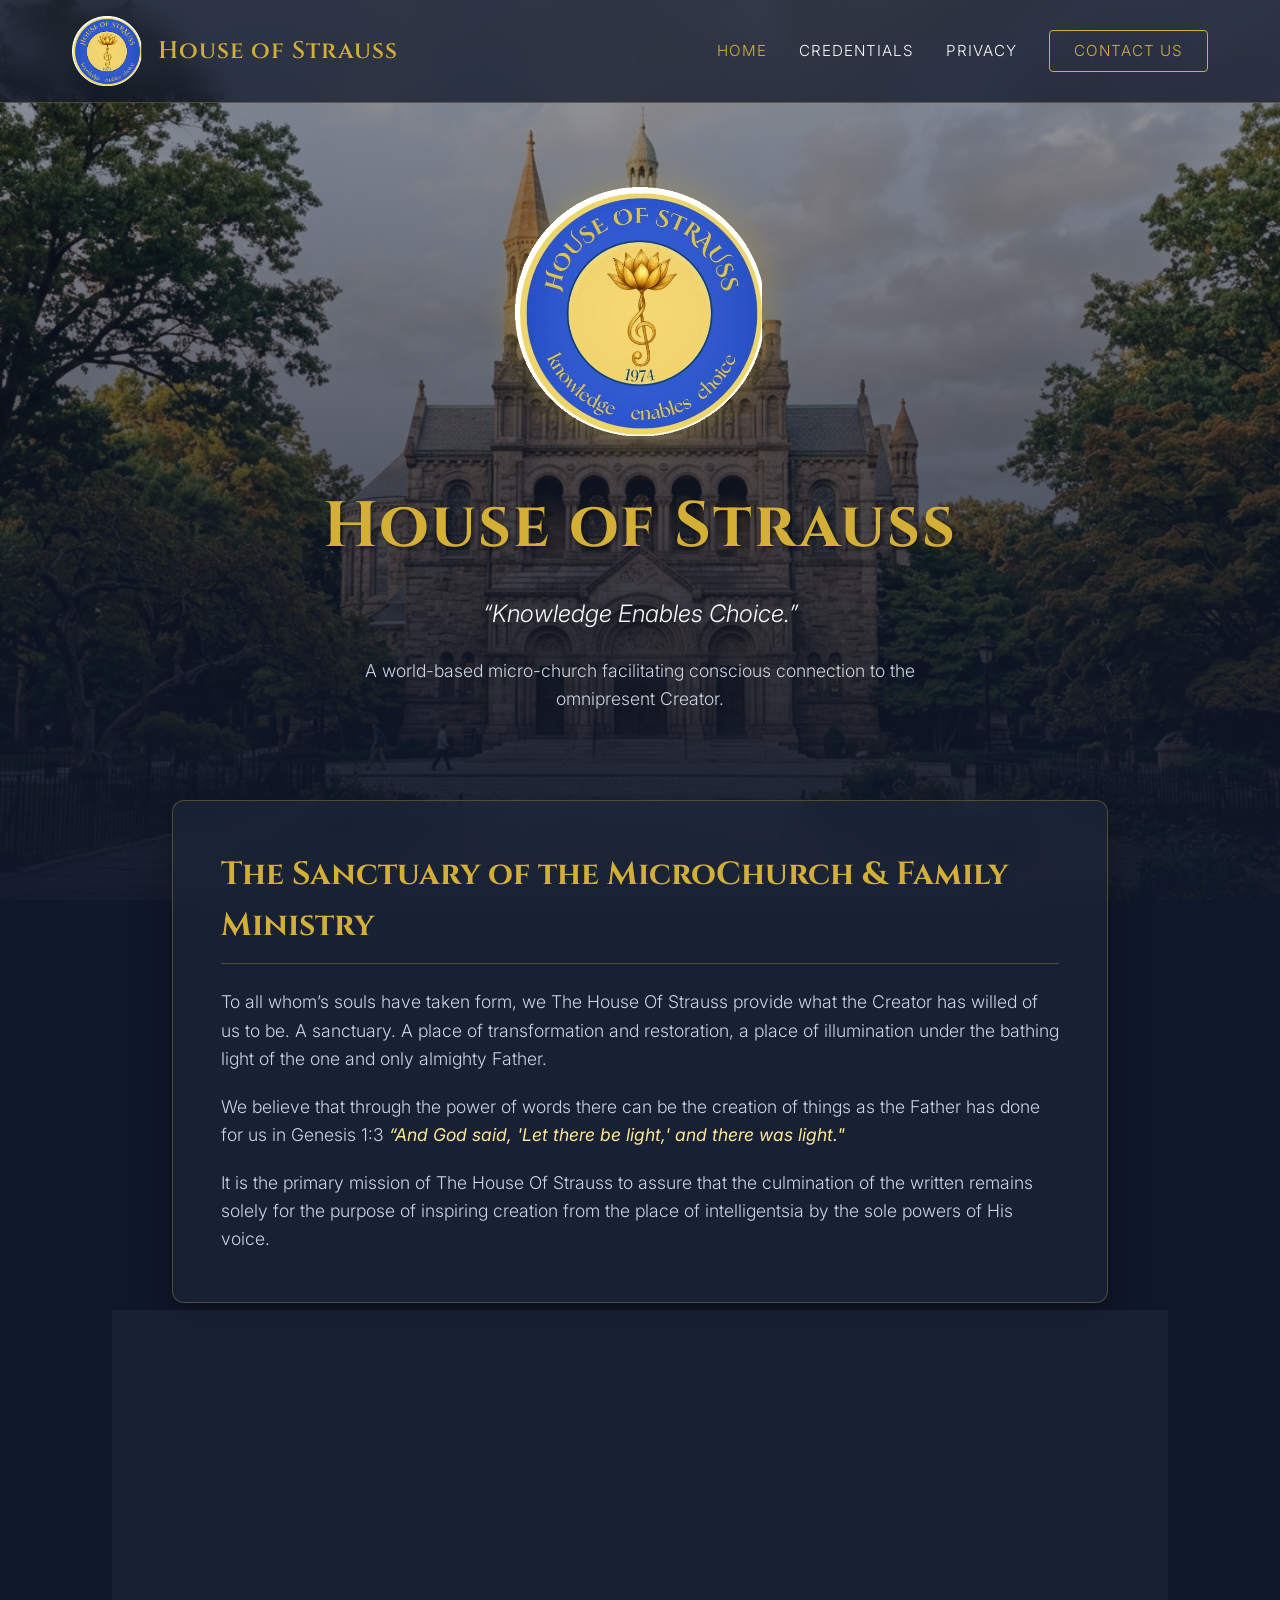
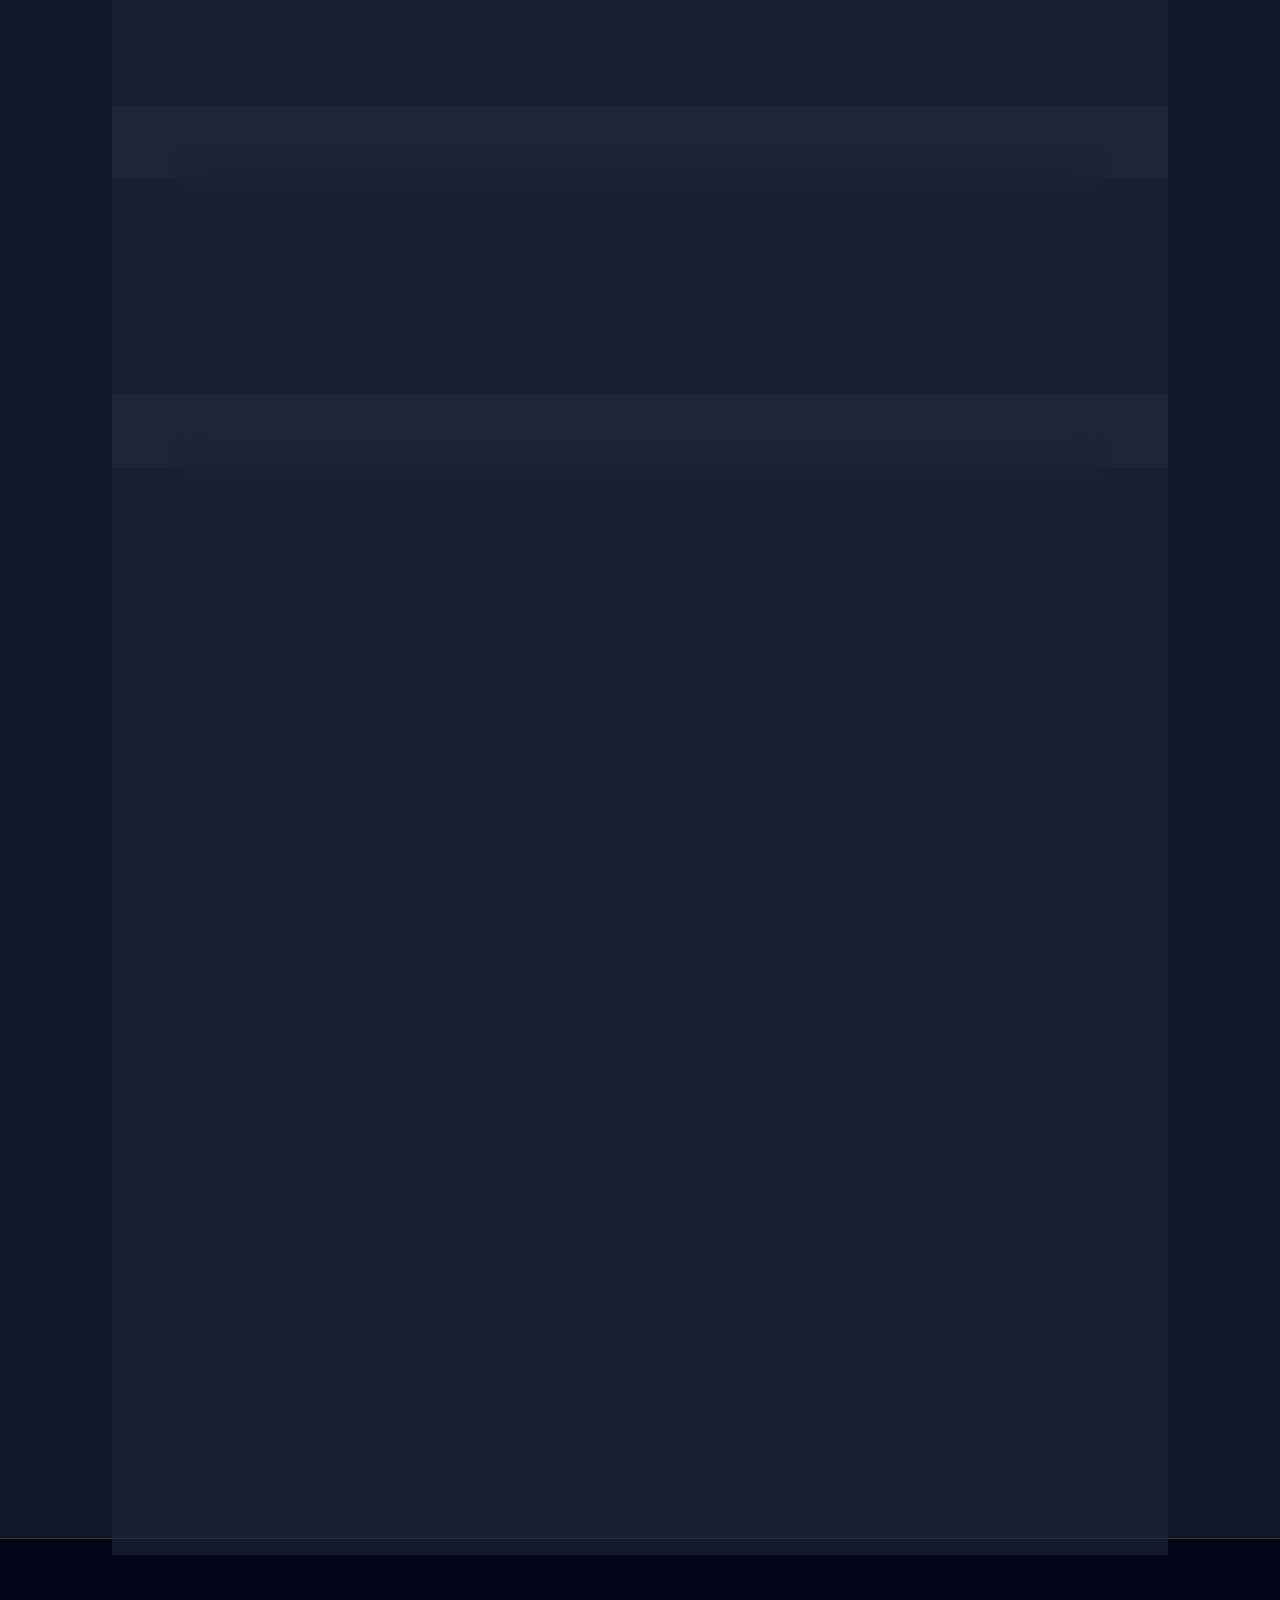
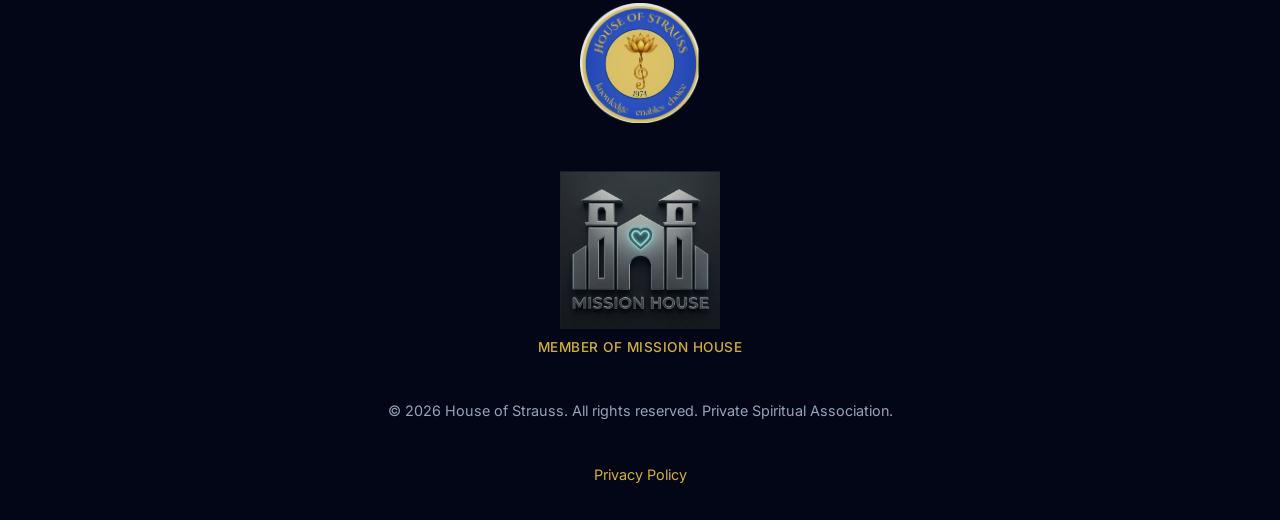
==== index.html @ deab0683 "Initial commit of House of Strauss site" ====
<!DOCTYPE html>
<html lang="en">
<head>
    <meta charset="UTF-8">
    <meta name="viewport" content="width=device-width, initial-scale=1.0">
    <title>House of Strauss | Knowledge Enables Choice</title>
    <meta name="description" content="House of Strauss - A world-based micro-church facilitating conscious connection to the omnipresent Creator in New York.">
    <link href="https://fonts.googleapis.com/css2?family=Cinzel:wght@400;600&family=Inter:wght@300;400;500&display=swap" rel="stylesheet">
    <link rel="stylesheet" href="styles.css">
</head>
<body>
    <nav class="navbar glass">
        <div class="nav-container">
            <a href="index.html" class="logo-link">
                <img src="images/logo_clean.png" alt="House of Strauss Logo" class="nav-logo">
                <span class="nav-title">House of Strauss</span>
            </a>
            <div class="nav-links">
                <a href="index.html" class="active">Home</a>
                <a href="credentials.html">Credentials</a>
                <a href="#privacy">Privacy</a>
                <a href="mailto:contact@houseofstrauss.org" class="btn-primary">Contact Us</a>
            </div>
        </div>
    </nav>

    <header class="hero" style="background-image: url('images/hero2.jpg');">
        <div class="hero-overlay"></div>
        <div class="hero-content fade-in-up">
            <img src="images/logo_clean.png" alt="House of Strauss Seal" class="hero-seal">
            <h1 class="hero-title">House of Strauss</h1>
            <p class="hero-subtitle">“Knowledge Enables Choice.”</p>
            <p class="hero-description">A world-based micro-church facilitating conscious connection to the omnipresent Creator.</p>
        </div>
    </header>

    <main class="content-sections">
        <section class="section glass-card reveal">
            <h2 class="section-title">The Sanctuary of the MicroChurch & Family Ministry</h2>
            <div class="section-content">
                <p>To all whom’s souls have taken form, we The House Of Strauss provide what the Creator has willed of us to be. A sanctuary. A place of transformation and restoration, a place of illumination under the bathing light of the one and only almighty Father.</p>
                <p>We believe that through the power of words there can be the creation of things as the Father has done for us in Genesis 1:3 <em>“And God said, 'Let there be light,' and there was light."</em></p>
                <p>It is the primary mission of The House Of Strauss to assure that the culmination of the written remains solely for the purpose of inspiring creation from the place of intelligentsia by the sole powers of His voice.</p>
            </div>
        </section>

        <section class="section glass-card reveal">
            <h2 class="section-title">Establishing Your Sanctuary</h2>
            <div class="section-content">
                <p>We allow for a space by presence of self-realization of the Creator through the healing mechanisms of the natural world which has and always included what can and cannot be perceived from plants, to frequencies, seeable and imperceptible.</p>
                <p>Matthew 10:1: <em>"And when he had called unto him his twelve disciples, he gave them power against unclean spirits, to cast them out, and to heal all manner of sickness and all manner of disease."</em></p>
            </div>
        </section>

        <section class="section glass-card reveal">
            <h2 class="section-title">Ministry Outreach</h2>
            <div class="section-content">
                <p>We share our God gifted talents and missions to aid living souls in their inward discovery towards the divinity within.</p>
            </div>
        </section>

        <section id="privacy" class="section glass-card reveal">
            <h2 class="section-title">Privacy Policy & Data Covenants</h2>
            <div class="section-content">
                <p style="color: var(--accent-gold); font-style: italic; margin-bottom: 2rem;">The protocols governing our commitment to absolute spiritual and digital privacy.</p>
                
                <div style="background: rgba(212, 175, 55, 0.1); border: 1px solid var(--primary-gold); border-radius: 10px; padding: 1.5rem; margin-bottom: 2rem;">
                    <h3 style="color: var(--accent-gold); margin-bottom: 1rem; font-family: 'Cinzel', serif;">Notice of Free and Private Association</h3>
                    <p style="margin-bottom: 0;">The House of Strauss is a private, unincorporated international organization acting as a Decentralized MicroChurch. As a spiritual assembly of believers, we operate entirely apart from digital commerce, data harvesting, or any secular enterprise designed to monetize personal information. By navigating our resources, you acknowledge and agree that your interaction is covered by the fundamental human right to private free assembly, thought, and religious observation.</p>
                </div>

                <h3 style="color: var(--primary-gold); margin-bottom: 1rem;">1. Data Minimization & Abstraction</h3>
                <p>We believe the physical Temple and the living soul require absolute autonomy regarding personal information. The House of Strauss employs a strict policy of Data Minimization. We do not deploy cookies, pixels, or trackers. We do not—and will permanently never—sell, rent, or distribute any information regarding our Members, Ambassadors, or public visitors to third parties.</p>

                <h3 style="color: var(--primary-gold); margin-bottom: 1rem; margin-top: 1.5rem;">2. Communications Protocol</h3>
                <p>Any data submitted through our "Secure Communication" portal is encrypted and routed exclusively to the internal servers of the House of Strauss administration. Emails and physical correspondence are routinely purged in accordance with our administrative covenants once the pastoral or structural matter has been resolved.</p>

                <h3 style="color: var(--primary-gold); margin-bottom: 1rem; margin-top: 1.5rem;">3. International Jurisdictional Acknowledgment</h3>
                <p>The House of Strauss is governed primarily by ecclesiastical and private trust covenants. Any secular dispute regarding the administration of this website or data covenants shall be subject exclusively to private, binding arbitration as designed by the Board of Trustees, rejecting public secular trial.</p>
            </div>
        </section>
    </main>

    <footer class="footer">
        <div class="footer-content" style="display: flex; flex-direction: column; align-items: center; gap: 1.5rem;">
            <img src="images/logo_clean.png" alt="House of Strauss Seal" class="footer-logo">
            
            <a href="https://mission-house.org" target="_blank" style="display: flex; flex-direction: column; align-items: center; text-decoration: none; margin-bottom: 1rem;">
                <img src="images/mission_house_logo.png" alt="Mission House Logo" style="max-width: 160px; height: auto; filter: grayscale(20%) sepia(20%); opacity: 0.8; transition: all 0.3s ease;" onmouseover="this.style.opacity='1'; this.style.filter='none';" onmouseout="this.style.opacity='0.8'; this.style.filter='grayscale(20%) sepia(20%)';">
                <span style="color: var(--primary-gold); font-size: 0.85rem; font-weight: 500; font-family: 'Outfit', 'Inter', sans-serif; letter-spacing: 0.5px; text-transform: uppercase; margin-top: 0.5rem;">Member of Mission House</span>
            </a>

            <p>&copy; 2026 House of Strauss. All rights reserved. Private Spiritual Association.</p>
            <div class="footer-links">
                <a href="#privacy">Privacy Policy</a>
            </div>
        </div>
    </footer>

    <script>
        // Simple reveal animation on scroll
        function reveal() {
            var reveals = document.querySelectorAll(".reveal");
            for (var i = 0; i < reveals.length; i++) {
                var windowHeight = window.innerHeight;
                var elementTop = reveals[i].getBoundingClientRect().top;
                var elementVisible = 150;
                if (elementTop < windowHeight - elementVisible) {
                    reveals[i].classList.add("active");
                }
            }
        }
        window.addEventListener("scroll", reveal);
        // Trigger once on load
        setTimeout(reveal, 100);
    </script>
</body>
</html>
---- styles.css ----
:root {
    --primary-navy: #0F172A;
    --primary-gold: #D4AF37;
    --accent-gold: #FCE694;
    --text-light: #F8FAFC;
    --text-dark: #1E293B;
    --glass-bg: rgba(15, 23, 42, 0.75);
    --glass-border: rgba(212, 175, 55, 0.3);
}

* {
    margin: 0;
    padding: 0;
    box-sizing: border-box;
}

body {
    font-family: 'Inter', sans-serif;
    color: var(--text-light);
    background-color: var(--primary-navy);
    line-height: 1.6;
    overflow-x: hidden;
}

h1, h2, h3, .nav-title {
    font-family: 'Cinzel', serif;
}

/* Typography Enhancements */
em {
    color: var(--accent-gold);
    font-style: italic;
    font-weight: 400;
}

/* Glassmorphism Navbar */
.navbar {
    position: fixed;
    top: 0;
    width: 100%;
    z-index: 1000;
    backdrop-filter: blur(12px);
    -webkit-backdrop-filter: blur(12px);
    border-bottom: 1px solid var(--glass-border);
    transition: all 0.3s ease;
}

.glass {
    background: var(--glass-bg);
}

.nav-container {
    max-width: 1200px;
    margin: 0 auto;
    padding: 1rem 2rem;
    display: flex;
    justify-content: space-between;
    align-items: center;
}

.logo-link {
    display: flex;
    align-items: center;
    gap: 1rem;
    text-decoration: none;
    color: var(--primary-gold);
}

.nav-logo {
    height: 70px;
    width: auto;
    transition: transform 0.3s ease;
}

.logo-link:hover .nav-logo {
    transform: rotate(5deg) scale(1.05);
}

.nav-title {
    font-size: 1.5rem;
    font-weight: 600;
    letter-spacing: 1px;
}

.nav-links {
    display: flex;
    align-items: center;
    gap: 2rem;
}

.nav-links a {
    color: var(--text-light);
    text-decoration: none;
    font-weight: 300;
    transition: color 0.3s ease;
    font-size: 0.95rem;
    text-transform: uppercase;
    letter-spacing: 1px;
}

.nav-links a:hover, .nav-links a.active {
    color: var(--primary-gold);
}

.btn-primary {
    padding: 0.5rem 1.5rem;
    border: 1px solid var(--primary-gold);
    border-radius: 4px;
    color: var(--primary-gold) !important;
    transition: all 0.3s ease !important;
}

.btn-primary:hover {
    background: var(--primary-gold);
    color: var(--primary-navy) !important;
    box-shadow: 0 0 15px rgba(212, 175, 55, 0.4);
}

/* Hero Section */
.hero {
    height: 100vh;
    background-size: cover;
    background-position: center;
    background-attachment: fixed;
    position: relative;
    display: flex;
    align-items: center;
    justify-content: center;
    text-align: center;
}

.hero-overlay {
    position: absolute;
    top: 0;
    left: 0;
    width: 100%;
    height: 100%;
    background: linear-gradient(to bottom, rgba(15,23,42,0.4), rgba(15,23,42,0.95));
}

.hero-content {
    position: relative;
    z-index: 1;
    max-width: 800px;
    padding: 2rem;
}

.hero-seal {
    width: 250px;
    height: 250px;
    object-fit: contain;
    margin-bottom: 2rem;
    filter: drop-shadow(0 0 20px rgba(212, 175, 55, 0.4));
    animation: float 6s ease-in-out infinite;
}

.hero-title {
    font-size: 4rem;
    color: var(--primary-gold);
    margin-bottom: 1rem;
    text-shadow: 2px 2px 4px rgba(0,0,0,0.5);
    letter-spacing: 2px;
}

.hero-subtitle {
    font-size: 1.5rem;
    font-weight: 300;
    color: var(--text-light);
    margin-bottom: 1.5rem;
    font-style: italic;
}

.hero-description {
    font-size: 1.1rem;
    font-weight: 300;
    color: #cbd5e1;
    max-width: 600px;
    margin: 0 auto;
}

/* Content Sections */
.content-sections {
    max-width: 1000px;
    margin: -100px auto 4rem;
    position: relative;
    z-index: 10;
    padding: 0 2rem;
}

.glass-card {
    background: rgba(30, 41, 59, 0.6);
    backdrop-filter: blur(16px);
    -webkit-backdrop-filter: blur(16px);
    border: 1px solid var(--glass-border);
    border-radius: 12px;
    padding: 3rem;
    margin-bottom: 3rem;
    box-shadow: 0 20px 40px rgba(0,0,0,0.3);
    transition: transform 0.4s ease, box-shadow 0.4s ease;
}

.glass-card:hover {
    transform: translateY(-5px);
    box-shadow: 0 25px 50px rgba(0,0,0,0.4), 0 0 20px rgba(212, 175, 55, 0.1);
}

.section-title {
    color: var(--primary-gold);
    font-size: 2rem;
    margin-bottom: 1.5rem;
    border-bottom: 1px solid var(--glass-border);
    padding-bottom: 0.75rem;
    display: inline-block;
}

.section-content p {
    margin-bottom: 1.25rem;
    font-size: 1.1rem;
    color: #cbd5e1;
    font-weight: 300;
}

.section-content p:last-child {
    margin-bottom: 0;
}

/* Footer */
.footer {
    background: #020617;
    padding: 4rem 2rem 2rem;
    text-align: center;
    border-top: 1px solid var(--glass-border);
}

.footer-logo {
    width: 120px;
    height: auto;
    margin-bottom: 1.5rem;
    opacity: 0.9;
    transition: all 0.3s ease;
}

.footer-logo:hover {
    filter: none;
    opacity: 1;
}

.footer p {
    color: #94a3b8;
    font-size: 0.9rem;
    margin-bottom: 1rem;
}

.footer-links a {
    color: var(--primary-gold);
    text-decoration: none;
    font-size: 0.9rem;
    transition: color 0.3s ease;
}

.footer-links a:hover {
    color: var(--accent-gold);
    text-decoration: underline;
}

/* Animations */
@keyframes float {
    0% { transform: translateY(0px); }
    50% { transform: translateY(-15px); }
    100% { transform: translateY(0px); }
}

.fade-in-up {
    animation: fadeInUp 1s cubic-bezier(0.2, 0.8, 0.2, 1) forwards;
}

@keyframes fadeInUp {
    from {
        opacity: 0;
        transform: translateY(30px);
    }
    to {
        opacity: 1;
        transform: translateY(0);
    }
}

.reveal {
    opacity: 0;
    transform: translateY(40px);
    transition: all 0.8s cubic-bezier(0.2, 0.8, 0.2, 1);
}

.reveal.active {
    opacity: 1;
    transform: translateY(0);
}

/* Responsive */
@media (max-width: 768px) {
    .nav-links {
        display: none; /* simple mobile handling */
    }
    .hero-title {
        font-size: 2.5rem;
    }
    .glass-card {
        padding: 2rem;
    }
}
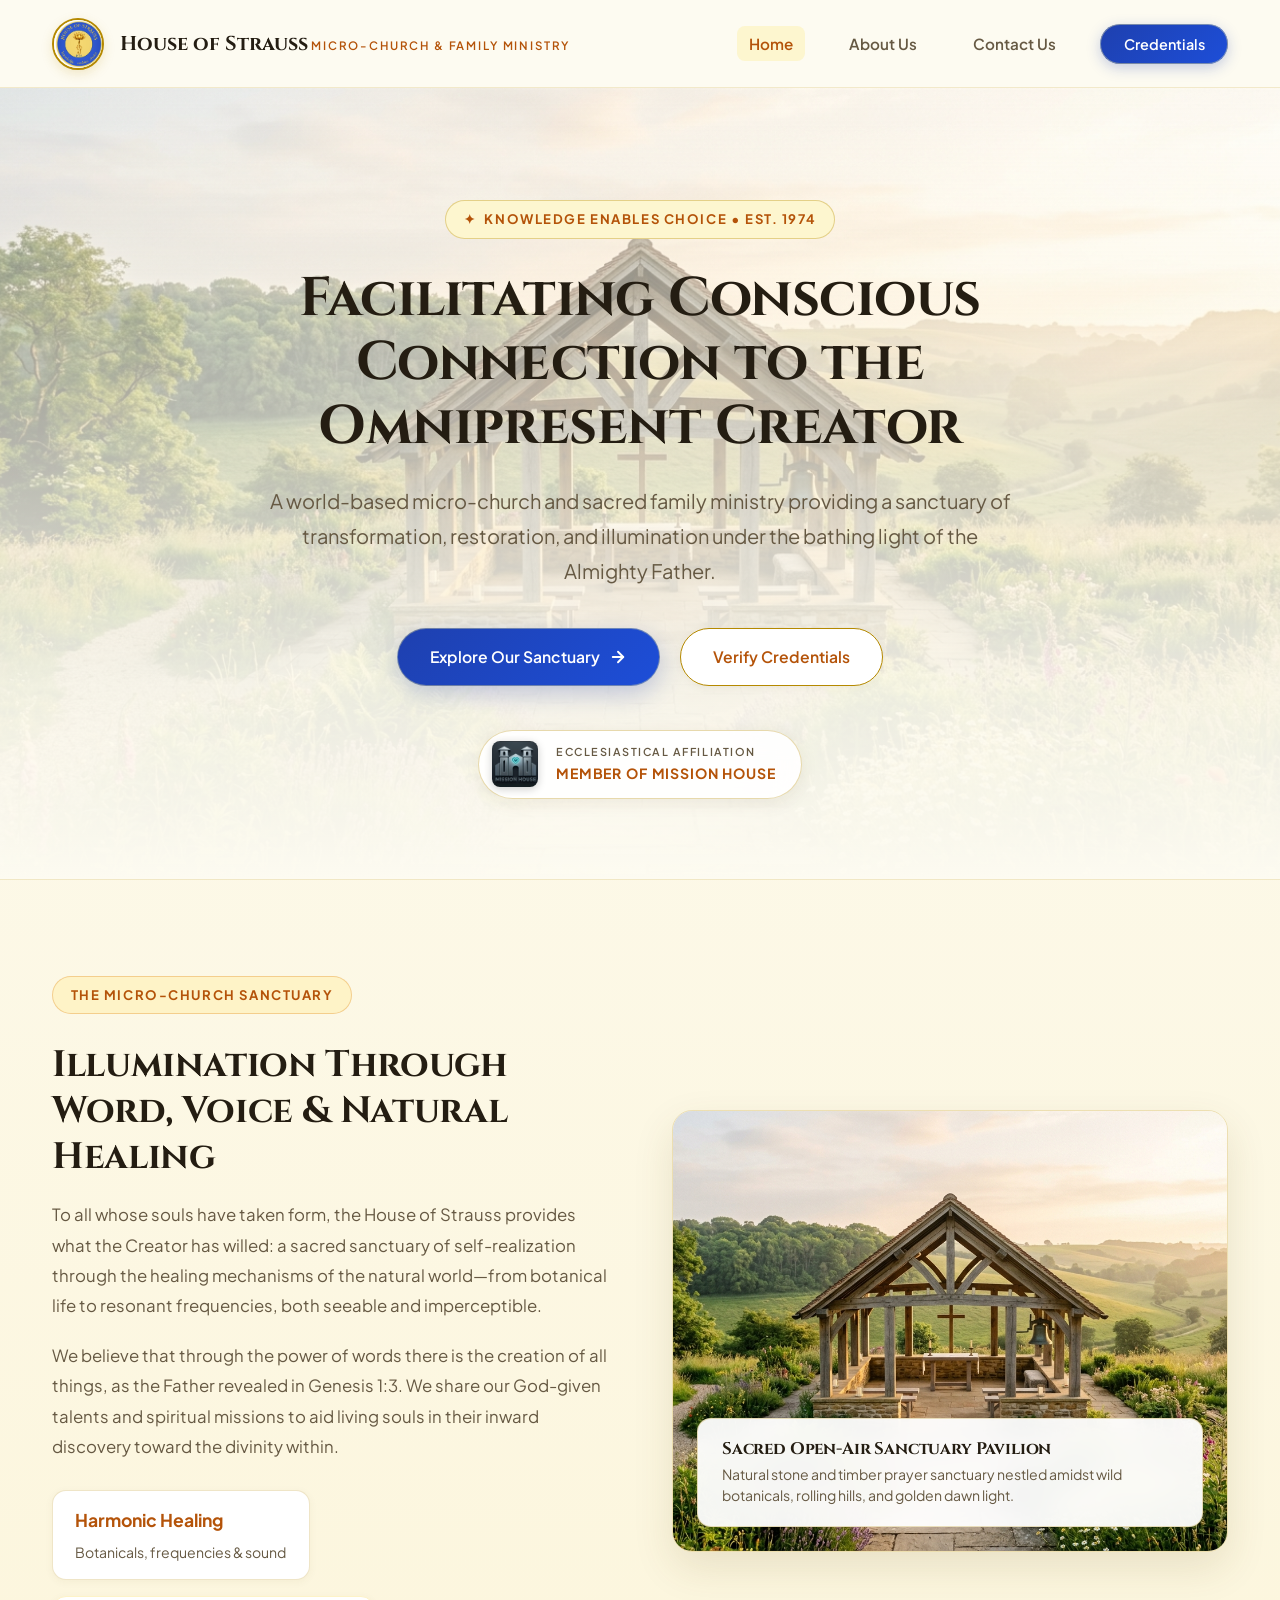
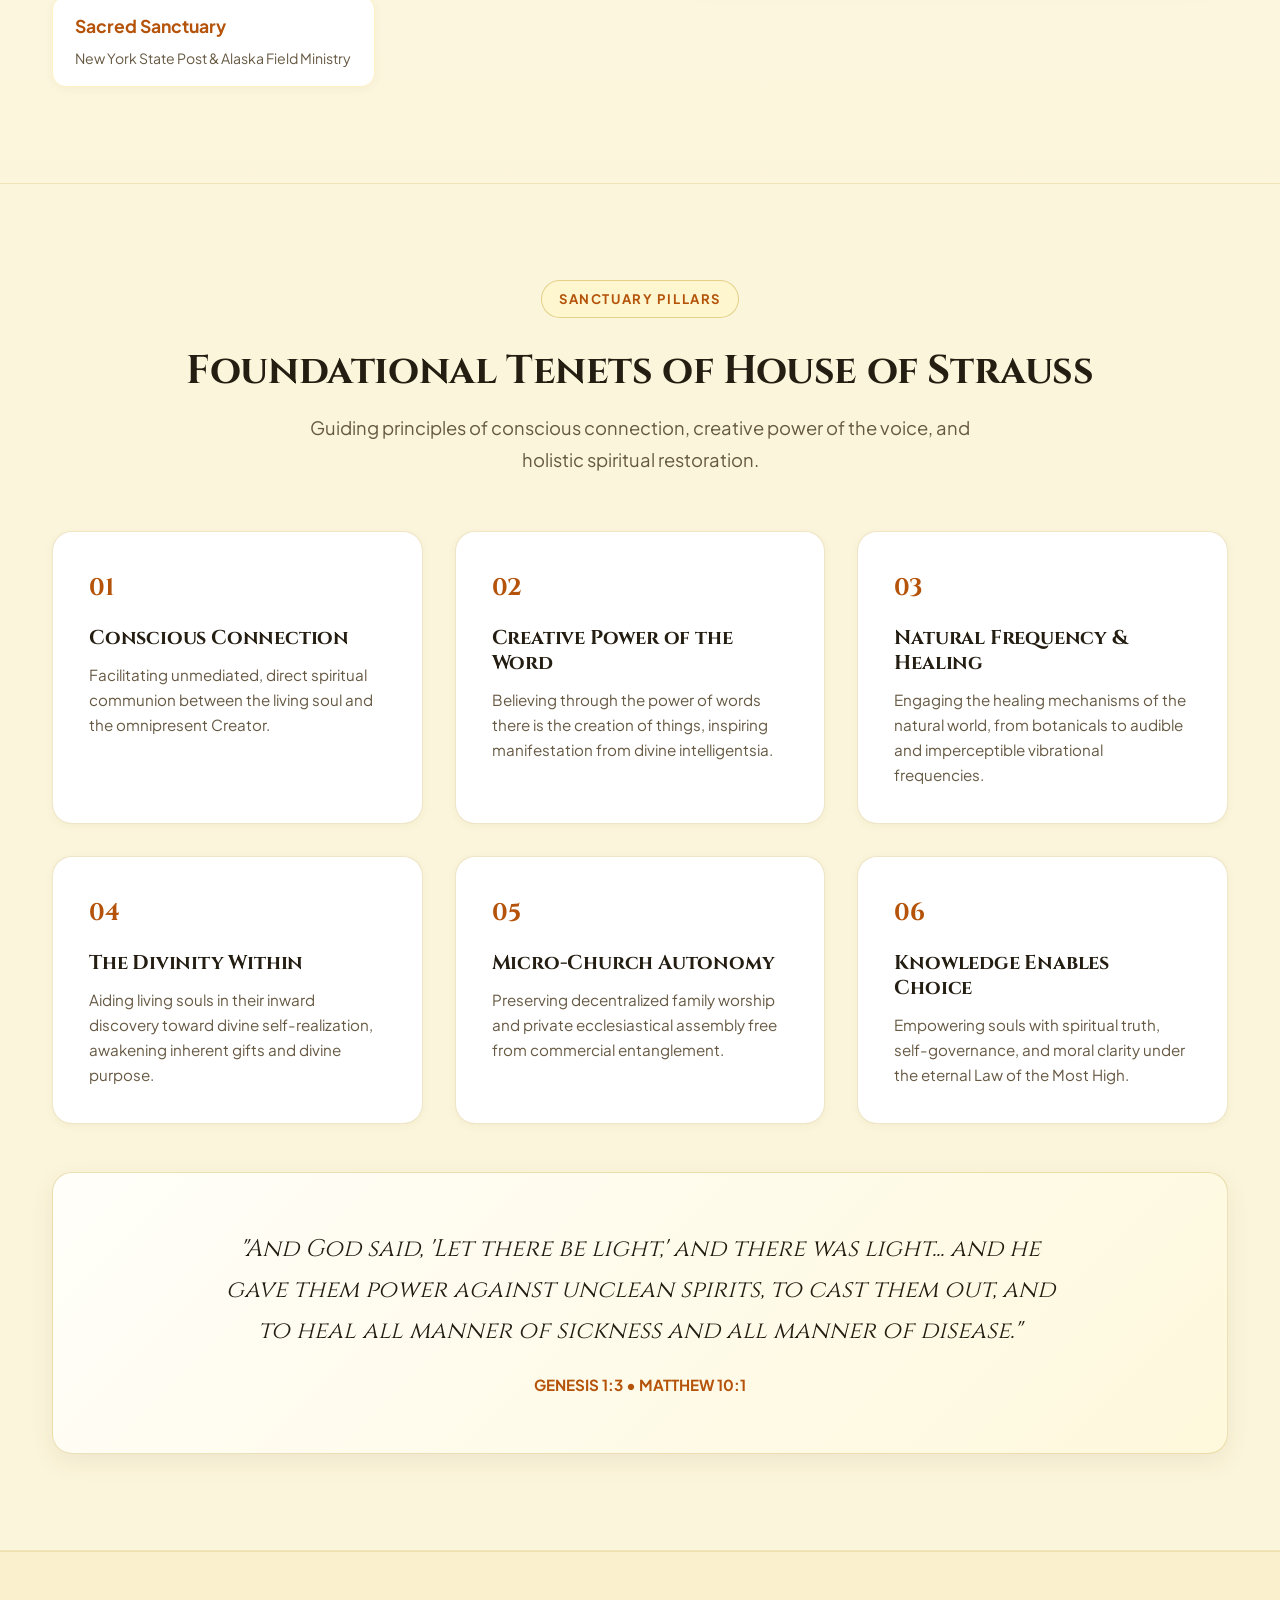
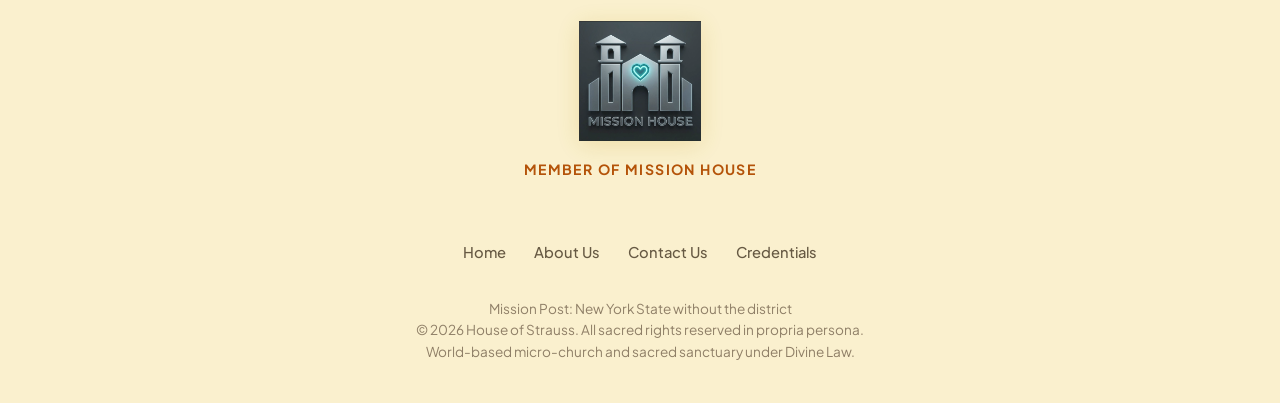
==== commit 62d3526d: "Restore original beige design" ====
--- a/index.html
+++ b/index.html
@@ -1,118 +1,186 @@
 <!DOCTYPE html>
 <html lang="en">
 <head>
-    <meta charset="UTF-8">
-    <meta name="viewport" content="width=device-width, initial-scale=1.0">
-    <title>House of Strauss | Knowledge Enables Choice</title>
-    <meta name="description" content="House of Strauss - A world-based micro-church facilitating conscious connection to the omnipresent Creator in New York.">
-    <link href="https://fonts.googleapis.com/css2?family=Cinzel:wght@400;600&family=Inter:wght@300;400;500&display=swap" rel="stylesheet">
-    <link rel="stylesheet" href="styles.css">
+  <meta charset="UTF-8">
+  <meta name="viewport" content="width=device-width, initial-scale=1.0">
+  <title>House of Strauss — Micro-Church & Sacred Sanctuary</title>
+  <meta name="description" content="House of Strauss is a world-based micro-church facilitating conscious connection to the omnipresent Creator. Knowledge Enables Choice.">
+  <link rel="stylesheet" href="styles.css">
+  <link rel="icon" type="image/jpeg" href="images/house_of_strauss_seal.png">
 </head>
 <body>
-    <nav class="navbar glass">
-        <div class="nav-container">
-            <a href="index.html" class="logo-link">
-                <img src="images/logo_clean.png" alt="House of Strauss Logo" class="nav-logo">
-                <span class="nav-title">House of Strauss</span>
-            </a>
-            <div class="nav-links">
-                <a href="index.html" class="active">Home</a>
-                <a href="credentials.html">Credentials</a>
-                <a href="#privacy">Privacy</a>
-                <a href="mailto:contact@houseofstrauss.org" class="btn-primary">Contact Us</a>
+
+  <!-- Header & Navigation -->
+  <header class="site-header">
+    <div class="header-container">
+      <a href="index.html" class="brand">
+        <img src="images/house_of_strauss_seal.png" alt="House of Strauss Consecrated Seal" class="brand-seal">
+        <div class="brand-text">
+          <span class="brand-name">House of Strauss</span>
+          <span class="brand-subtitle">Micro-Church & Family Ministry</span>
+        </div>
+      </a>
+      <nav>
+        <ul class="nav-links">
+          <li><a href="index.html" class="nav-link active">Home</a></li>
+          <li><a href="about.html" class="nav-link">About Us</a></li>
+          <li><a href="contact.html" class="nav-link">Contact Us</a></li>
+          <li><a href="credentials.html" class="nav-cta">Credentials</a></li>
+        </ul>
+      </nav>
+    </div>
+  </header>
+
+  <!-- Hero Section -->
+  <section class="hero">
+    <div class="hero-content">
+      <div class="badge-tag">
+        <span>✦</span> Knowledge Enables Choice • Est. 1974
+      </div>
+      <h1 class="headline">Facilitating Conscious Connection to the Omnipresent Creator</h1>
+      <p class="subhead">
+        A world-based micro-church and sacred family ministry providing a sanctuary of transformation, restoration, and illumination under the bathing light of the Almighty Father.
+      </p>
+      <div class="cta-group">
+        <a href="about.html" class="btn btn-primary">
+          <span>Explore Our Sanctuary</span>
+          <svg width="18" height="18" viewBox="0 0 24 24" fill="none" stroke="currentColor" stroke-width="2.5" stroke-linecap="round" stroke-linejoin="round"><line x1="5" y1="12" x2="19" y2="12"></line><polyline points="12 5 19 12 12 19"></polyline></svg>
+        </a>
+        <a href="credentials.html" class="btn btn-secondary">
+          <span>Verify Credentials</span>
+        </a>
+      </div>
+
+      <!-- Mission House Affiliation Badge -->
+      <div class="hero-affiliation">
+        <a href="https://mission-house.org" target="_blank" class="hero-member-badge">
+          <img src="images/mission_house_logo.png" alt="Mission House Logo" onerror="this.src='mission_house_logo.png'">
+          <div class="hero-member-text">
+            <span class="affil-label">Ecclesiastical Affiliation</span>
+            <span class="affil-title">Member of Mission House</span>
+          </div>
+        </a>
+      </div>
+    </div>
+  </section>
+
+  <!-- Sanctuary Showcase -->
+  <section class="section">
+    <div class="container">
+      <div class="split-grid">
+        <div>
+          <div class="badge-tag gold">The Micro-Church Sanctuary</div>
+          <h2 style="font-size: 2.3rem; margin-bottom: 1.25rem;">Illumination Through Word, Voice & Natural Healing</h2>
+          <p style="color: var(--text-muted); font-size: 1.05rem; line-height: 1.8; margin-bottom: 1.25rem;">
+            To all whose souls have taken form, the House of Strauss provides what the Creator has willed: a sacred sanctuary of self-realization through the healing mechanisms of the natural world—from botanical life to resonant frequencies, both seeable and imperceptible.
+          </p>
+          <p style="color: var(--text-muted); font-size: 1.05rem; line-height: 1.8; margin-bottom: 1.75rem;">
+            We believe that through the power of words there is the creation of all things, as the Father revealed in Genesis 1:3. We share our God-given talents and spiritual missions to aid living souls in their inward discovery toward the divinity within.
+          </p>
+          <div style="display: flex; gap: 1rem; flex-wrap: wrap;">
+            <div style="background: #fff; border: 1.5px solid var(--border-card); padding: 0.9rem 1.4rem; border-radius: var(--radius-md); box-shadow: var(--shadow-sm);">
+              <strong style="color: var(--accent-amber); display: block; font-size: 1.1rem; margin-bottom: 0.15rem;">Harmonic Healing</strong>
+              <span style="color: var(--text-muted); font-size: 0.88rem;">Botanicals, frequencies & sound</span>
             </div>
+            <div style="background: #fff; border: 1.5px solid var(--accent-gold-soft); padding: 0.9rem 1.4rem; border-radius: var(--radius-md); box-shadow: var(--shadow-sm);">
+              <strong style="color: var(--accent-amber); display: block; font-size: 1.1rem; margin-bottom: 0.15rem;">Sacred Sanctuary</strong>
+              <span style="color: var(--text-muted); font-size: 0.88rem;">New York State Post & Alaska Field Ministry</span>
+            </div>
+          </div>
         </div>
-    </nav>
 
-    <header class="hero" style="background-image: url('images/hero2.jpg');">
-        <div class="hero-overlay"></div>
-        <div class="hero-content fade-in-up">
-            <img src="images/logo_clean.png" alt="House of Strauss Seal" class="hero-seal">
-            <h1 class="hero-title">House of Strauss</h1>
-            <p class="hero-subtitle">“Knowledge Enables Choice.”</p>
-            <p class="hero-description">A world-based micro-church facilitating conscious connection to the omnipresent Creator.</p>
+        <div class="image-showcase">
+          <img src="images/hero_bg.jpg" alt="Sacred Open-Air Sanctuary Pavilion in Rolling Countryside">
+          <div class="image-overlay-card">
+            <h4 style="color: var(--text-heading); font-size: 1.05rem; margin-bottom: 0.25rem;">Sacred Open-Air Sanctuary Pavilion</h4>
+            <p style="color: var(--text-muted); font-size: 0.88rem; line-height: 1.5;">Natural stone and timber prayer sanctuary nestled amidst wild botanicals, rolling hills, and golden dawn light.</p>
+          </div>
         </div>
-    </header>
+      </div>
+    </div>
+  </section>
 
-    <main class="content-sections">
-        <section class="section glass-card reveal">
-            <h2 class="section-title">The Sanctuary of the MicroChurch & Family Ministry</h2>
-            <div class="section-content">
-                <p>To all whom’s souls have taken form, we The House Of Strauss provide what the Creator has willed of us to be. A sanctuary. A place of transformation and restoration, a place of illumination under the bathing light of the one and only almighty Father.</p>
-                <p>We believe that through the power of words there can be the creation of things as the Father has done for us in Genesis 1:3 <em>“And God said, 'Let there be light,' and there was light."</em></p>
-                <p>It is the primary mission of The House Of Strauss to assure that the culmination of the written remains solely for the purpose of inspiring creation from the place of intelligentsia by the sole powers of His voice.</p>
-            </div>
-        </section>
+  <!-- 6 Pillars -->
+  <section class="section" style="background: var(--bg-secondary); border-top: 1px solid var(--border-subtle); border-bottom: 1px solid var(--border-subtle);">
+    <div class="container">
+      <div class="section-title">
+        <div class="badge-tag">Sanctuary Pillars</div>
+        <h2>Foundational Tenets of House of Strauss</h2>
+        <p>Guiding principles of conscious connection, creative power of the voice, and holistic spiritual restoration.</p>
+      </div>
 
-        <section class="section glass-card reveal">
-            <h2 class="section-title">Establishing Your Sanctuary</h2>
-            <div class="section-content">
-                <p>We allow for a space by presence of self-realization of the Creator through the healing mechanisms of the natural world which has and always included what can and cannot be perceived from plants, to frequencies, seeable and imperceptible.</p>
-                <p>Matthew 10:1: <em>"And when he had called unto him his twelve disciples, he gave them power against unclean spirits, to cast them out, and to heal all manner of sickness and all manner of disease."</em></p>
-            </div>
-        </section>
+      <div class="commitments-grid">
+        <div class="commitment-card">
+          <div class="commitment-num">01</div>
+          <h3 style="font-size: 1.25rem; margin-bottom: 0.75rem; color: var(--text-heading);">Conscious Connection</h3>
+          <p style="color: var(--text-muted); font-size: 0.95rem; line-height: 1.65;">Facilitating unmediated, direct spiritual communion between the living soul and the omnipresent Creator.</p>
+        </div>
 
-        <section class="section glass-card reveal">
-            <h2 class="section-title">Ministry Outreach</h2>
-            <div class="section-content">
-                <p>We share our God gifted talents and missions to aid living souls in their inward discovery towards the divinity within.</p>
-            </div>
-        </section>
+        <div class="commitment-card">
+          <div class="commitment-num">02</div>
+          <h3 style="font-size: 1.25rem; margin-bottom: 0.75rem; color: var(--text-heading);">Creative Power of the Word</h3>
+          <p style="color: var(--text-muted); font-size: 0.95rem; line-height: 1.65;">Believing through the power of words there is the creation of things, inspiring manifestation from divine intelligentsia.</p>
+        </div>
 
-        <section id="privacy" class="section glass-card reveal">
-            <h2 class="section-title">Privacy Policy & Data Covenants</h2>
-            <div class="section-content">
-                <p style="color: var(--accent-gold); font-style: italic; margin-bottom: 2rem;">The protocols governing our commitment to absolute spiritual and digital privacy.</p>
-                
-                <div style="background: rgba(212, 175, 55, 0.1); border: 1px solid var(--primary-gold); border-radius: 10px; padding: 1.5rem; margin-bottom: 2rem;">
-                    <h3 style="color: var(--accent-gold); margin-bottom: 1rem; font-family: 'Cinzel', serif;">Notice of Free and Private Association</h3>
-                    <p style="margin-bottom: 0;">The House of Strauss is a private, unincorporated international organization acting as a Decentralized MicroChurch. As a spiritual assembly of believers, we operate entirely apart from digital commerce, data harvesting, or any secular enterprise designed to monetize personal information. By navigating our resources, you acknowledge and agree that your interaction is covered by the fundamental human right to private free assembly, thought, and religious observation.</p>
-                </div>
+        <div class="commitment-card">
+          <div class="commitment-num">03</div>
+          <h3 style="font-size: 1.25rem; margin-bottom: 0.75rem; color: var(--text-heading);">Natural Frequency & Healing</h3>
+          <p style="color: var(--text-muted); font-size: 0.95rem; line-height: 1.65;">Engaging the healing mechanisms of the natural world, from botanicals to audible and imperceptible vibrational frequencies.</p>
+        </div>
 
-                <h3 style="color: var(--primary-gold); margin-bottom: 1rem;">1. Data Minimization & Abstraction</h3>
-                <p>We believe the physical Temple and the living soul require absolute autonomy regarding personal information. The House of Strauss employs a strict policy of Data Minimization. We do not deploy cookies, pixels, or trackers. We do not—and will permanently never—sell, rent, or distribute any information regarding our Members, Ambassadors, or public visitors to third parties.</p>
+        <div class="commitment-card">
+          <div class="commitment-num">04</div>
+          <h3 style="font-size: 1.25rem; margin-bottom: 0.75rem; color: var(--text-heading);">The Divinity Within</h3>
+          <p style="color: var(--text-muted); font-size: 0.95rem; line-height: 1.65;">Aiding living souls in their inward discovery toward divine self-realization, awakening inherent gifts and divine purpose.</p>
+        </div>
 
-                <h3 style="color: var(--primary-gold); margin-bottom: 1rem; margin-top: 1.5rem;">2. Communications Protocol</h3>
-                <p>Any data submitted through our "Secure Communication" portal is encrypted and routed exclusively to the internal servers of the House of Strauss administration. Emails and physical correspondence are routinely purged in accordance with our administrative covenants once the pastoral or structural matter has been resolved.</p>
+        <div class="commitment-card">
+          <div class="commitment-num">05</div>
+          <h3 style="font-size: 1.25rem; margin-bottom: 0.75rem; color: var(--text-heading);">Micro-Church Autonomy</h3>
+          <p style="color: var(--text-muted); font-size: 0.95rem; line-height: 1.65;">Preserving decentralized family worship and private ecclesiastical assembly free from commercial entanglement.</p>
+        </div>
 
-                <h3 style="color: var(--primary-gold); margin-bottom: 1rem; margin-top: 1.5rem;">3. International Jurisdictional Acknowledgment</h3>
-                <p>The House of Strauss is governed primarily by ecclesiastical and private trust covenants. Any secular dispute regarding the administration of this website or data covenants shall be subject exclusively to private, binding arbitration as designed by the Board of Trustees, rejecting public secular trial.</p>
-            </div>
-        </section>
-    </main>
+        <div class="commitment-card">
+          <div class="commitment-num">06</div>
+          <h3 style="font-size: 1.25rem; margin-bottom: 0.75rem; color: var(--text-heading);">Knowledge Enables Choice</h3>
+          <p style="color: var(--text-muted); font-size: 0.95rem; line-height: 1.65;">Empowering souls with spiritual truth, self-governance, and moral clarity under the eternal Law of the Most High.</p>
+        </div>
+      </div>
 
-    <footer class="footer">
-        <div class="footer-content" style="display: flex; flex-direction: column; align-items: center; gap: 1.5rem;">
-            <img src="images/logo_clean.png" alt="House of Strauss Seal" class="footer-logo">
-            
-            <a href="https://mission-house.org" target="_blank" style="display: flex; flex-direction: column; align-items: center; text-decoration: none; margin-bottom: 1rem;">
-                <img src="images/mission_house_logo.png" alt="Mission House Logo" style="max-width: 160px; height: auto; filter: grayscale(20%) sepia(20%); opacity: 0.8; transition: all 0.3s ease;" onmouseover="this.style.opacity='1'; this.style.filter='none';" onmouseout="this.style.opacity='0.8'; this.style.filter='grayscale(20%) sepia(20%)';">
-                <span style="color: var(--primary-gold); font-size: 0.85rem; font-weight: 500; font-family: 'Outfit', 'Inter', sans-serif; letter-spacing: 0.5px; text-transform: uppercase; margin-top: 0.5rem;">Member of Mission House</span>
-            </a>
+      <!-- Scripture Banner -->
+      <div class="scripture-card">
+        <div class="scripture-quote">
+          "And God said, 'Let there be light,' and there was light... and he gave them power against unclean spirits, to cast them out, and to heal all manner of sickness and all manner of disease."
+        </div>
+        <div class="scripture-cite">Genesis 1:3 &bull; Matthew 10:1</div>
+      </div>
+    </div>
+  </section>
 
-            <p>&copy; 2026 House of Strauss. All rights reserved. Private Spiritual Association.</p>
-            <div class="footer-links">
-                <a href="#privacy">Privacy Policy</a>
-            </div>
+  <!-- Footer -->
+  <footer class="site-footer">
+    <div class="footer-container">
+      <a href="https://mission-house.org" target="_blank" class="footer-member-badge">
+        <div class="logo-wrap">
+          <img src="images/mission_house_logo.png" alt="Mission House Logo" onerror="this.src='mission_house_logo.png'">
         </div>
-    </footer>
+        <span class="footer-member-text">Member of Mission House</span>
+      </a>
 
-    <script>
-        // Simple reveal animation on scroll
-        function reveal() {
-            var reveals = document.querySelectorAll(".reveal");
-            for (var i = 0; i < reveals.length; i++) {
-                var windowHeight = window.innerHeight;
-                var elementTop = reveals[i].getBoundingClientRect().top;
-                var elementVisible = 150;
-                if (elementTop < windowHeight - elementVisible) {
-                    reveals[i].classList.add("active");
-                }
-            }
-        }
-        window.addEventListener("scroll", reveal);
-        // Trigger once on load
-        setTimeout(reveal, 100);
-    </script>
+      <ul class="footer-nav">
+        <li><a href="index.html">Home</a></li>
+        <li><a href="about.html">About Us</a></li>
+        <li><a href="contact.html">Contact Us</a></li>
+        <li><a href="credentials.html">Credentials</a></li>
+      </ul>
+
+      <div class="footer-meta">
+        Mission Post: New York State without the district<br>
+        &copy; 2026 House of Strauss. All sacred rights reserved in propria persona.<br>
+        World-based micro-church and sacred sanctuary under Divine Law.
+      </div>
+    </div>
+  </footer>
+
 </body>
 </html>
--- a/styles.css
+++ b/styles.css
@@ -1,310 +1,256 @@
+/* ==========================================================================
+   HOUSE OF STRAUSS — SACRED HARMONICS & SANCTUARY DESIGN SYSTEM
+   Palette: Luminous Pastel Yellow, Celestial Gold, Honey Amber & Royal Blue
+   ========================================================================== */
+
+@import url('https://fonts.googleapis.com/css2?family=Cinzel:wght@500;600;700;800&family=Plus+Jakarta+Sans:wght@300;400;500;600;700&display=swap');
+
 :root {
-    --primary-navy: #0F172A;
-    --primary-gold: #D4AF37;
-    --accent-gold: #FCE694;
-    --text-light: #F8FAFC;
-    --text-dark: #1E293B;
-    --glass-bg: rgba(15, 23, 42, 0.75);
-    --glass-border: rgba(212, 175, 55, 0.3);
-}
-
-* {
-    margin: 0;
-    padding: 0;
-    box-sizing: border-box;
-}
-
+  --font-serif: 'Cinzel', serif;
+  --font-sans: 'Plus Jakarta Sans', -apple-system, BlinkMacSystemFont, 'Segoe UI', Roboto, sans-serif;
+
+  --bg-primary: #fdfbf1;
+  --bg-secondary: #fbf5db;
+  --bg-card: #ffffff;
+  --bg-card-hover: #fffef8;
+  --bg-glass: rgba(253, 251, 241, 0.92);
+  --bg-glass-card: rgba(255, 255, 255, 0.95);
+
+  --text-main: #2b251a;
+  --text-muted: #665943;
+  --text-light: #8f7f67;
+  --text-heading: #241d12;
+
+  --accent-gold: #b58900;
+  --accent-amber: #b45309;
+  --accent-gold-soft: #fef3c7;
+  --accent-yellow-pastel: #fdf6cf;
+  --accent-blue: #1e40af;
+  --accent-blue-soft: #eff6ff;
+
+  --border-subtle: rgba(181, 137, 0, 0.16);
+  --border-card: rgba(181, 137, 0, 0.22);
+  --border-active: rgba(181, 137, 0, 0.45);
+
+  --shadow-sm: 0 2px 8px rgba(90, 70, 20, 0.05);
+  --shadow-md: 0 8px 24px rgba(90, 70, 20, 0.08);
+  --shadow-lg: 0 16px 40px rgba(90, 70, 20, 0.12);
+  --shadow-gold: 0 10px 30px rgba(181, 137, 0, 0.25);
+
+  --radius-sm: 8px;
+  --radius-md: 14px;
+  --radius-lg: 20px;
+  --radius-full: 9999px;
+
+  --transition: all 0.3s cubic-bezier(0.16, 1, 0.3, 1);
+}
+
+*, *::before, *::after { box-sizing: border-box; margin: 0; padding: 0; }
+html { scroll-behavior: smooth; font-size: 16px; background-color: var(--bg-primary); }
 body {
-    font-family: 'Inter', sans-serif;
-    color: var(--text-light);
-    background-color: var(--primary-navy);
-    line-height: 1.6;
-    overflow-x: hidden;
-}
-
-h1, h2, h3, .nav-title {
-    font-family: 'Cinzel', serif;
-}
-
-/* Typography Enhancements */
-em {
-    color: var(--accent-gold);
-    font-style: italic;
-    font-weight: 400;
-}
-
-/* Glassmorphism Navbar */
-.navbar {
-    position: fixed;
-    top: 0;
-    width: 100%;
-    z-index: 1000;
-    backdrop-filter: blur(12px);
-    -webkit-backdrop-filter: blur(12px);
-    border-bottom: 1px solid var(--glass-border);
-    transition: all 0.3s ease;
-}
-
-.glass {
-    background: var(--glass-bg);
-}
-
-.nav-container {
-    max-width: 1200px;
-    margin: 0 auto;
-    padding: 1rem 2rem;
-    display: flex;
-    justify-content: space-between;
-    align-items: center;
-}
-
-.logo-link {
-    display: flex;
-    align-items: center;
-    gap: 1rem;
-    text-decoration: none;
-    color: var(--primary-gold);
-}
-
-.nav-logo {
-    height: 70px;
-    width: auto;
-    transition: transform 0.3s ease;
-}
-
-.logo-link:hover .nav-logo {
-    transform: rotate(5deg) scale(1.05);
-}
-
-.nav-title {
-    font-size: 1.5rem;
-    font-weight: 600;
-    letter-spacing: 1px;
-}
-
-.nav-links {
-    display: flex;
-    align-items: center;
-    gap: 2rem;
-}
-
-.nav-links a {
-    color: var(--text-light);
-    text-decoration: none;
-    font-weight: 300;
-    transition: color 0.3s ease;
-    font-size: 0.95rem;
-    text-transform: uppercase;
-    letter-spacing: 1px;
-}
-
-.nav-links a:hover, .nav-links a.active {
-    color: var(--primary-gold);
-}
-
-.btn-primary {
-    padding: 0.5rem 1.5rem;
-    border: 1px solid var(--primary-gold);
-    border-radius: 4px;
-    color: var(--primary-gold) !important;
-    transition: all 0.3s ease !important;
-}
-
-.btn-primary:hover {
-    background: var(--primary-gold);
-    color: var(--primary-navy) !important;
-    box-shadow: 0 0 15px rgba(212, 175, 55, 0.4);
-}
-
-/* Hero Section */
+  font-family: var(--font-sans);
+  background: linear-gradient(180deg, #fdfbf1 0%, #fcf6de 45%, #faf0cb 100%);
+  color: var(--text-main);
+  line-height: 1.7;
+  overflow-x: hidden;
+  min-height: 100vh;
+  display: flex;
+  flex-direction: column;
+}
+a { color: var(--accent-amber); text-decoration: none; transition: var(--transition); }
+a:hover { color: var(--accent-gold); }
+h1, h2, h3, h4, .serif-font { font-family: var(--font-serif); color: var(--text-heading); letter-spacing: -0.01em; line-height: 1.25; }
+.container { max-width: 1240px; margin: 0 auto; padding: 0 2rem; }
+.section { padding: 6rem 0; position: relative; }
+.section-title { text-align: center; margin-bottom: 3.5rem; }
+.section-title h2 { font-size: 2.5rem; font-weight: 700; margin-bottom: 1rem; }
+.section-title p { color: var(--text-muted); font-size: 1.15rem; max-width: 680px; margin: 0 auto; }
+
+/* Site Header */
+.site-header {
+  position: sticky; top: 0; z-index: 100;
+  background: var(--bg-glass); backdrop-filter: blur(16px);
+  border-bottom: 1px solid var(--border-subtle);
+}
+.header-container {
+  display: flex; justify-content: space-between; align-items: center;
+  padding: 1.1rem 2rem; max-width: 1240px; margin: 0 auto;
+}
+.brand { display: flex; align-items: center; gap: 1rem; text-decoration: none; }
+.brand-seal {
+  width: 52px; height: 52px; border-radius: 50%;
+  box-shadow: 0 4px 12px rgba(181, 137, 0, 0.18);
+  border: 2px solid var(--accent-gold);
+  object-fit: cover; background: #fff;
+}
+.brand-name { font-family: var(--font-serif); font-size: 1.25rem; font-weight: 700; color: var(--text-heading); }
+.brand-subtitle { font-size: 0.72rem; text-transform: uppercase; letter-spacing: 0.16em; color: var(--accent-amber); font-weight: 600; }
+.nav-links { display: flex; gap: 2rem; list-style: none; align-items: center; }
+.nav-link { font-size: 0.95rem; font-weight: 600; color: var(--text-muted); padding: 0.5rem 0.75rem; border-radius: var(--radius-sm); transition: var(--transition); }
+.nav-link:hover, .nav-link.active { color: var(--accent-amber); background: var(--accent-yellow-pastel); }
+.nav-cta {
+  background: linear-gradient(135deg, #1e40af 0%, #1d4ed8 100%);
+  color: #fff !important; padding: 0.6rem 1.4rem; border-radius: var(--radius-full);
+  font-weight: 600; font-size: 0.9rem; box-shadow: 0 4px 14px rgba(30, 64, 175, 0.25);
+  border: 1px solid rgba(254, 240, 138, 0.4);
+}
+.nav-cta:hover { background: linear-gradient(135deg, #1d4ed8 0%, #2563eb 100%); transform: translateY(-2px); }
+
+/* Hero */
 .hero {
-    height: 100vh;
-    background-size: cover;
-    background-position: center;
-    background-attachment: fixed;
-    position: relative;
-    display: flex;
-    align-items: center;
-    justify-content: center;
-    text-align: center;
-}
-
-.hero-overlay {
-    position: absolute;
-    top: 0;
-    left: 0;
-    width: 100%;
-    height: 100%;
-    background: linear-gradient(to bottom, rgba(15,23,42,0.4), rgba(15,23,42,0.95));
-}
-
-.hero-content {
-    position: relative;
-    z-index: 1;
-    max-width: 800px;
-    padding: 2rem;
-}
-
-.hero-seal {
-    width: 250px;
-    height: 250px;
-    object-fit: contain;
-    margin-bottom: 2rem;
-    filter: drop-shadow(0 0 20px rgba(212, 175, 55, 0.4));
-    animation: float 6s ease-in-out infinite;
-}
-
-.hero-title {
-    font-size: 4rem;
-    color: var(--primary-gold);
-    margin-bottom: 1rem;
-    text-shadow: 2px 2px 4px rgba(0,0,0,0.5);
-    letter-spacing: 2px;
-}
-
-.hero-subtitle {
-    font-size: 1.5rem;
-    font-weight: 300;
-    color: var(--text-light);
-    margin-bottom: 1.5rem;
-    font-style: italic;
-}
-
-.hero-description {
-    font-size: 1.1rem;
-    font-weight: 300;
-    color: #cbd5e1;
-    max-width: 600px;
-    margin: 0 auto;
-}
-
-/* Content Sections */
-.content-sections {
-    max-width: 1000px;
-    margin: -100px auto 4rem;
-    position: relative;
-    z-index: 10;
-    padding: 0 2rem;
-}
-
-.glass-card {
-    background: rgba(30, 41, 59, 0.6);
-    backdrop-filter: blur(16px);
-    -webkit-backdrop-filter: blur(16px);
-    border: 1px solid var(--glass-border);
-    border-radius: 12px;
-    padding: 3rem;
-    margin-bottom: 3rem;
-    box-shadow: 0 20px 40px rgba(0,0,0,0.3);
-    transition: transform 0.4s ease, box-shadow 0.4s ease;
-}
-
-.glass-card:hover {
-    transform: translateY(-5px);
-    box-shadow: 0 25px 50px rgba(0,0,0,0.4), 0 0 20px rgba(212, 175, 55, 0.1);
-}
-
-.section-title {
-    color: var(--primary-gold);
-    font-size: 2rem;
-    margin-bottom: 1.5rem;
-    border-bottom: 1px solid var(--glass-border);
-    padding-bottom: 0.75rem;
-    display: inline-block;
-}
-
-.section-content p {
-    margin-bottom: 1.25rem;
-    font-size: 1.1rem;
-    color: #cbd5e1;
-    font-weight: 300;
-}
-
-.section-content p:last-child {
-    margin-bottom: 0;
-}
+  position: relative; min-height: 82vh; display: flex; align-items: center; justify-content: center;
+  text-align: center; padding: 7rem 2rem 5rem;
+  background: linear-gradient(180deg, rgba(253, 251, 241, 0.4) 0%, rgba(253, 251, 241, 0.92) 75%, #fdfbf1 100%),
+              url('images/hero_bg.jpg') center center/cover no-repeat;
+  border-bottom: 1px solid var(--border-subtle);
+}
+.hero-content { max-width: 900px; margin: 0 auto; position: relative; z-index: 2; }
+.badge-tag {
+  display: inline-flex; align-items: center; gap: 0.5rem;
+  background: var(--accent-yellow-pastel); color: var(--accent-amber);
+  padding: 0.45rem 1.1rem; border-radius: var(--radius-full);
+  font-size: 0.82rem; font-weight: 700; text-transform: uppercase; letter-spacing: 0.12em;
+  border: 1px solid rgba(181, 137, 0, 0.35); margin-bottom: 1.75rem;
+}
+.badge-tag.gold { background: var(--accent-gold-soft); color: var(--accent-amber); border-color: rgba(217, 119, 6, 0.3); }
+.headline { font-size: 3.4rem; font-weight: 700; color: var(--text-heading); margin-bottom: 1.5rem; line-height: 1.18; }
+.subhead { font-size: 1.25rem; color: var(--text-muted); max-width: 760px; margin: 0 auto 2.5rem; font-weight: 400; line-height: 1.75; }
+.cta-group { display: flex; gap: 1.25rem; justify-content: center; flex-wrap: wrap; }
+
+/* Buttons */
+.btn {
+  display: inline-flex; align-items: center; gap: 0.6rem;
+  padding: 0.9rem 2rem; border-radius: var(--radius-full);
+  font-weight: 600; font-size: 0.98rem; cursor: pointer; transition: var(--transition); border: none;
+}
+.btn-primary { background: linear-gradient(135deg, #1e40af 0%, #1d4ed8 100%); color: #fff !important; box-shadow: 0 8px 24px rgba(30, 64, 175, 0.25); border: 1px solid rgba(254, 240, 138, 0.35); }
+.btn-primary:hover { transform: translateY(-3px); box-shadow: 0 12px 28px rgba(30, 64, 175, 0.38); }
+.btn-secondary { background: #ffffff; color: var(--accent-amber); border: 1.5px solid var(--accent-gold); box-shadow: var(--shadow-sm); }
+.btn-secondary:hover { background: var(--accent-yellow-pastel); transform: translateY(-3px); }
+
+/* Hero Affiliation Badge */
+.hero-affiliation {
+  margin-top: 2.75rem;
+  display: flex;
+  justify-content: center;
+}
+.hero-member-badge {
+  display: inline-flex;
+  align-items: center;
+  gap: 1.1rem;
+  background: rgba(255, 255, 255, 0.92);
+  backdrop-filter: blur(12px);
+  padding: 0.65rem 1.6rem 0.65rem 0.85rem;
+  border-radius: var(--radius-full);
+  border: 1.5px solid rgba(181, 137, 0, 0.32);
+  box-shadow: 0 4px 18px rgba(90, 70, 20, 0.08);
+  text-decoration: none;
+  transition: var(--transition);
+}
+.hero-member-badge:hover {
+  transform: translateY(-2px);
+  box-shadow: 0 8px 24px rgba(90, 70, 20, 0.16);
+  border-color: var(--accent-gold);
+}
+.hero-member-badge img {
+  width: 46px;
+  height: 46px;
+  object-fit: cover;
+  border-radius: 8px;
+  box-shadow: 0 2px 8px rgba(0, 0, 0, 0.2);
+}
+.hero-member-text {
+  display: flex;
+  flex-direction: column;
+  text-align: left;
+}
+.affil-label {
+  font-size: 0.68rem;
+  text-transform: uppercase;
+  letter-spacing: 0.14em;
+  color: var(--text-muted);
+  font-weight: 600;
+}
+.affil-title {
+  font-size: 0.88rem;
+  font-weight: 700;
+  letter-spacing: 0.06em;
+  color: var(--accent-amber);
+  text-transform: uppercase;
+}
+
+/* Grids & Cards */
+.split-grid { display: grid; grid-template-columns: 1fr 1fr; gap: 4rem; align-items: center; }
+.glass-card { background: var(--bg-glass-card); border-radius: var(--radius-lg); padding: 3rem; border: 1px solid var(--border-card); box-shadow: var(--shadow-md); }
+.image-showcase { position: relative; border-radius: var(--radius-lg); overflow: hidden; box-shadow: var(--shadow-lg); border: 1px solid var(--border-card); }
+.image-showcase img { width: 100%; height: 440px; object-fit: cover; display: block; }
+.image-overlay-card {
+  position: absolute; bottom: 1.5rem; left: 1.5rem; right: 1.5rem;
+  background: rgba(255, 255, 255, 0.95); backdrop-filter: blur(12px);
+  padding: 1.25rem 1.5rem; border-radius: var(--radius-md); border: 1px solid rgba(181, 137, 0, 0.25);
+}
+.commitments-grid { display: grid; grid-template-columns: repeat(3, 1fr); gap: 2rem; }
+.commitment-card {
+  background: var(--bg-card); border-radius: var(--radius-lg); padding: 2.25rem;
+  border: 1px solid var(--border-card); box-shadow: var(--shadow-sm); transition: var(--transition);
+}
+.commitment-card:hover { transform: translateY(-6px); box-shadow: var(--shadow-lg); border-color: var(--accent-gold); }
+.commitment-num { font-family: var(--font-serif); font-size: 1.5rem; font-weight: 700; color: var(--accent-amber); margin-bottom: 1rem; }
+.scripture-card {
+  background: linear-gradient(135deg, #fffef9 0%, #fef8dc 100%);
+  border-radius: var(--radius-lg); padding: 3.5rem; border: 1.5px solid rgba(181, 137, 0, 0.25);
+  text-align: center; box-shadow: var(--shadow-md); margin-top: 3rem;
+}
+.scripture-quote { font-family: var(--font-serif); font-size: 1.5rem; font-style: italic; color: var(--text-heading); max-width: 840px; margin: 0 auto 1.25rem; }
+.scripture-cite { font-size: 0.95rem; color: var(--accent-amber); font-weight: 700; text-transform: uppercase; }
 
 /* Footer */
-.footer {
-    background: #020617;
-    padding: 4rem 2rem 2rem;
-    text-align: center;
-    border-top: 1px solid var(--glass-border);
-}
-
-.footer-logo {
-    width: 120px;
-    height: auto;
-    margin-bottom: 1.5rem;
-    opacity: 0.9;
-    transition: all 0.3s ease;
-}
-
-.footer-logo:hover {
-    filter: none;
-    opacity: 1;
-}
-
-.footer p {
-    color: #94a3b8;
-    font-size: 0.9rem;
-    margin-bottom: 1rem;
-}
-
-.footer-links a {
-    color: var(--primary-gold);
-    text-decoration: none;
-    font-size: 0.9rem;
-    transition: color 0.3s ease;
-}
-
-.footer-links a:hover {
-    color: var(--accent-gold);
-    text-decoration: underline;
-}
-
-/* Animations */
-@keyframes float {
-    0% { transform: translateY(0px); }
-    50% { transform: translateY(-15px); }
-    100% { transform: translateY(0px); }
-}
-
-.fade-in-up {
-    animation: fadeInUp 1s cubic-bezier(0.2, 0.8, 0.2, 1) forwards;
-}
-
-@keyframes fadeInUp {
-    from {
-        opacity: 0;
-        transform: translateY(30px);
-    }
-    to {
-        opacity: 1;
-        transform: translateY(0);
-    }
-}
-
-.reveal {
-    opacity: 0;
-    transform: translateY(40px);
-    transition: all 0.8s cubic-bezier(0.2, 0.8, 0.2, 1);
-}
-
-.reveal.active {
-    opacity: 1;
-    transform: translateY(0);
-}
-
-/* Responsive */
-@media (max-width: 768px) {
-    .nav-links {
-        display: none; /* simple mobile handling */
-    }
-    .hero-title {
-        font-size: 2.5rem;
-    }
-    .glass-card {
-        padding: 2rem;
-    }
-}
+.site-footer { margin-top: auto; background: #faf0ce; border-top: 1px solid var(--border-subtle); padding: 4rem 2rem 2.5rem; }
+.footer-container { max-width: 1240px; margin: 0 auto; display: flex; flex-direction: column; align-items: center; text-align: center; gap: 2rem; }
+.footer-member-badge, .founding-badge {
+  display: flex;
+  flex-direction: column;
+  align-items: center;
+  justify-content: center;
+  text-decoration: none;
+  margin: 0 auto 1.5rem;
+  background: transparent;
+  border: none;
+  box-shadow: none;
+  padding: 0;
+}
+.footer-member-badge .logo-wrap, .founding-badge .logo-wrap, .footer-member-badge > div:first-child {
+  height: 130px;
+  display: flex;
+  align-items: center;
+  justify-content: center;
+}
+.footer-member-badge img, .founding-badge img {
+  max-width: 150px;
+  max-height: 120px;
+  width: auto;
+  height: auto;
+  opacity: 0.92;
+  transition: var(--transition);
+  filter: drop-shadow(0 4px 12px rgba(181, 137, 0, 0.2));
+}
+.footer-member-badge:hover img, .founding-badge:hover img {
+  opacity: 1;
+  transform: scale(1.06);
+}
+.footer-member-text, .founding-badge span {
+  font-size: 0.88rem;
+  font-weight: 700;
+  letter-spacing: 0.1em;
+  color: var(--accent-amber);
+  text-transform: uppercase;
+  margin-top: 0.75rem;
+  display: block;
+}
+.footer-nav { display: flex; gap: 1.75rem; list-style: none; flex-wrap: wrap; justify-content: center; }
+.footer-nav a { color: var(--text-muted); font-size: 0.92rem; font-weight: 500; }
+.footer-nav a:hover { color: var(--accent-amber); }
+.footer-meta { color: var(--text-light); font-size: 0.85rem; max-width: 600px; line-height: 1.6; }
+
+@media (max-width: 1024px) { .commitments-grid { grid-template-columns: repeat(2, 1fr); } .split-grid { grid-template-columns: 1fr; gap: 2.5rem; } }
+@media (max-width: 768px) { .nav-links { display: none; } .headline { font-size: 2.2rem; } .commitments-grid { grid-template-columns: 1fr; } }
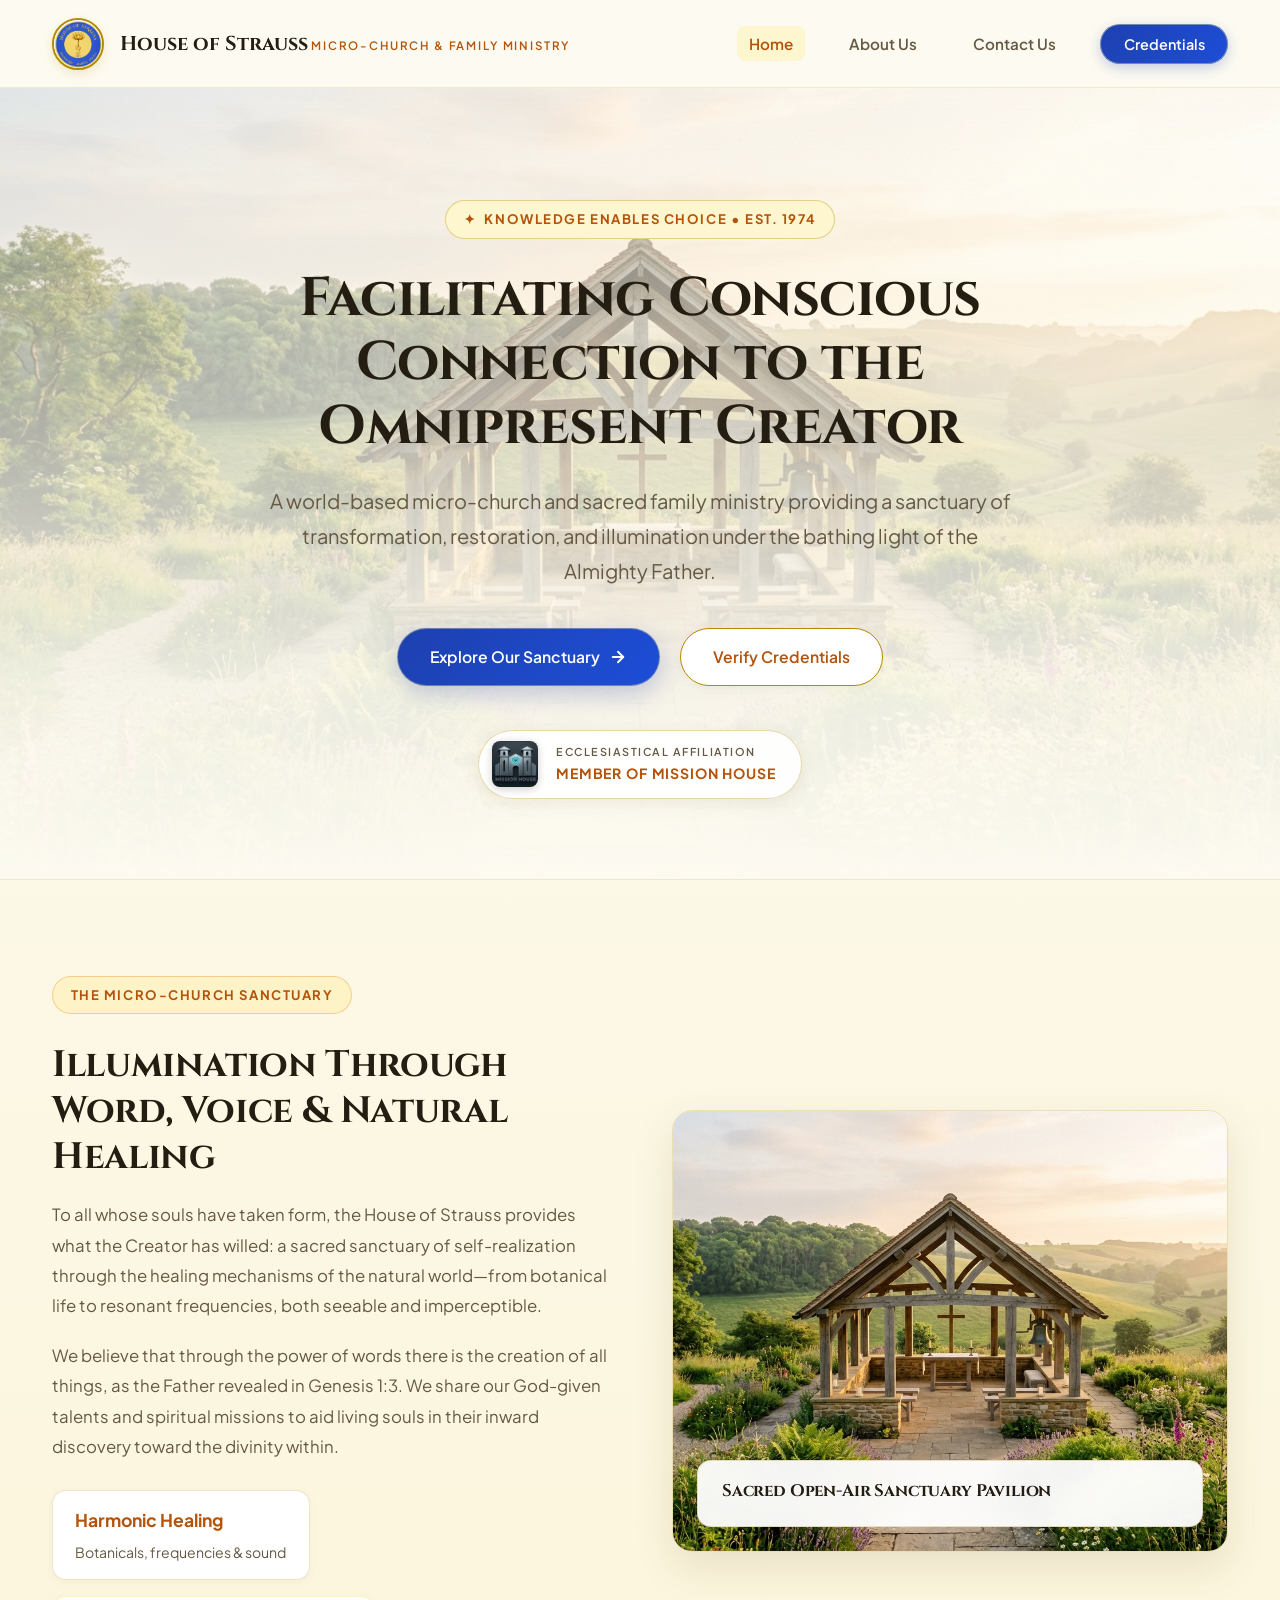
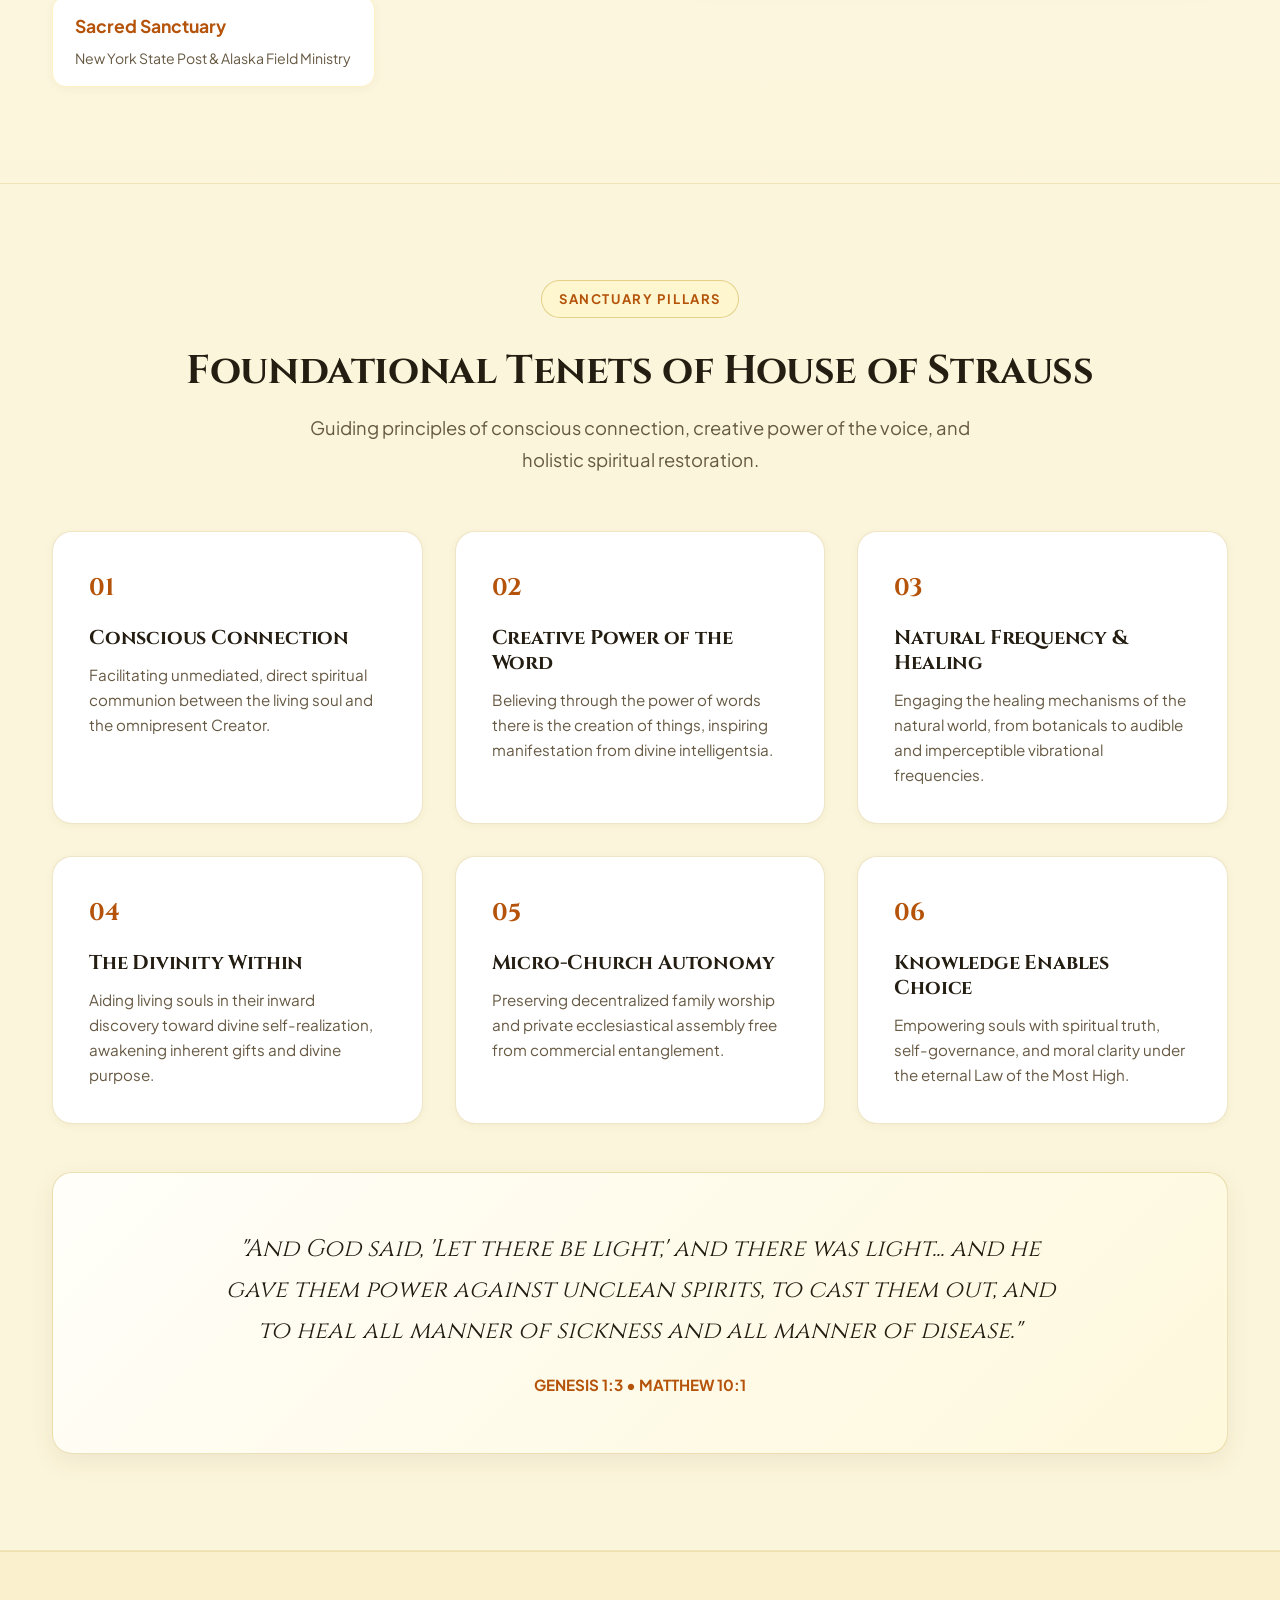
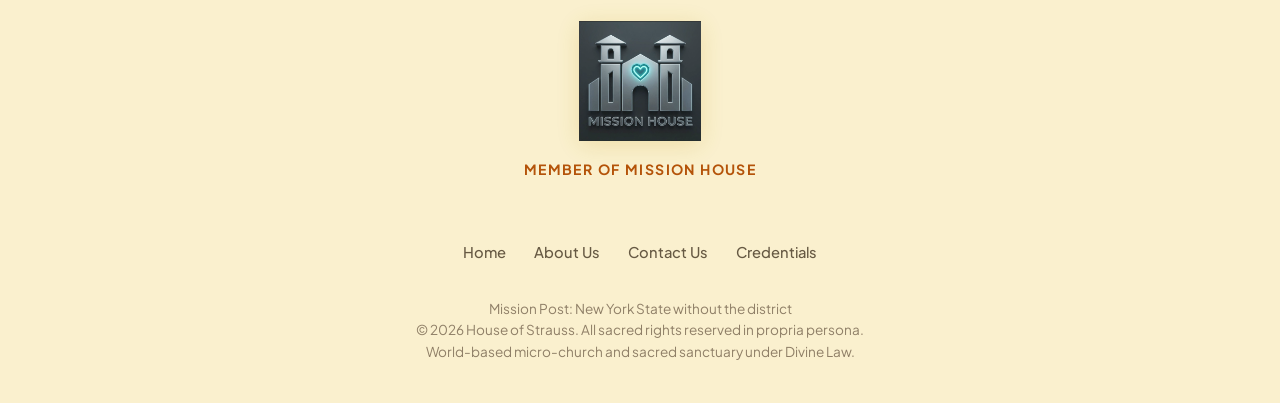
==== commit bdb9b71b: "Remove literal picture description" ====
--- a/index.html
+++ b/index.html
@@ -6,7 +6,7 @@
   <title>House of Strauss — Micro-Church & Sacred Sanctuary</title>
   <meta name="description" content="House of Strauss is a world-based micro-church facilitating conscious connection to the omnipresent Creator. Knowledge Enables Choice.">
   <link rel="stylesheet" href="styles.css">
-  <link rel="icon" type="image/jpeg" href="images/house_of_strauss_seal.png">
+  <link rel="icon" type="image/jpeg" href="images/logo_clean.png">
 </head>
 <body>
 
@@ -14,7 +14,7 @@
   <header class="site-header">
     <div class="header-container">
       <a href="index.html" class="brand">
-        <img src="images/house_of_strauss_seal.png" alt="House of Strauss Consecrated Seal" class="brand-seal">
+        <img src="images/logo_clean.png" alt="House of Strauss Consecrated Seal" class="brand-seal">
         <div class="brand-text">
           <span class="brand-name">House of Strauss</span>
           <span class="brand-subtitle">Micro-Church & Family Ministry</span>
@@ -93,7 +93,7 @@
           <img src="images/hero_bg.jpg" alt="Sacred Open-Air Sanctuary Pavilion in Rolling Countryside">
           <div class="image-overlay-card">
             <h4 style="color: var(--text-heading); font-size: 1.05rem; margin-bottom: 0.25rem;">Sacred Open-Air Sanctuary Pavilion</h4>
-            <p style="color: var(--text-muted); font-size: 0.88rem; line-height: 1.5;">Natural stone and timber prayer sanctuary nestled amidst wild botanicals, rolling hills, and golden dawn light.</p>
+
           </div>
         </div>
       </div>
